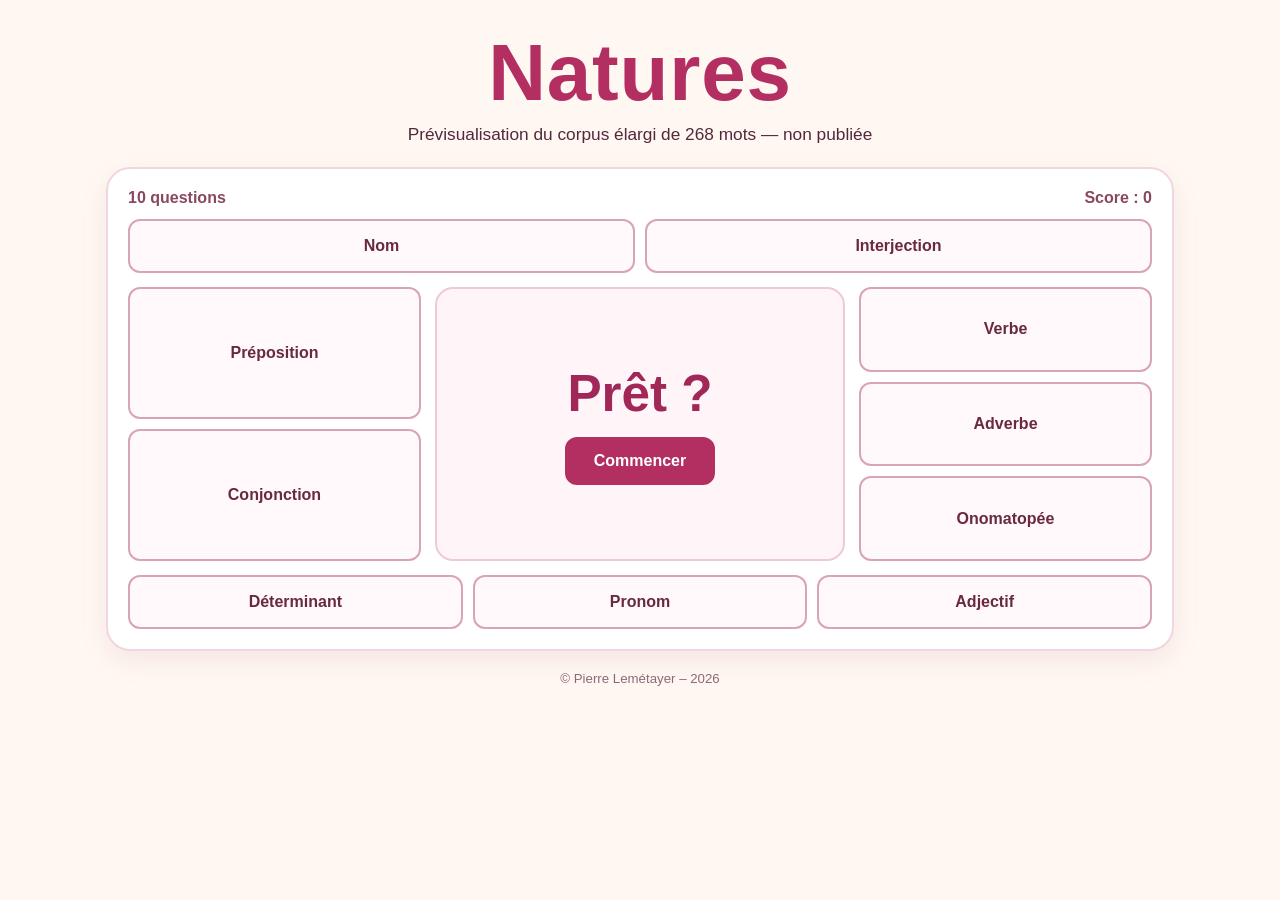
==== tests/preview-corpus-elargi.html @ 709eb256 "Ajouter une page de prévisualisation isolée du corpus élargi" ====
<!doctype html><html lang="fr"><head><meta charset="utf-8"><meta name="viewport" content="width=device-width,initial-scale=1"><title>Natures — Aperçu du corpus élargi — Identifiez la classe grammaticale des mots</title><link rel="stylesheet" href="../css/style.css?v=20261031-3"></head><body><main class="app"><header><h1><a href="../" id="home">Natures</a></h1><p>Prévisualisation du corpus élargi de 268 mots — non publiée</p></header><section class="game" aria-label="Exercice de grammaire"><div class="status"><span id="progress">10 questions</span><span id="score">Score : 0</span></div><div class="layout"><div class="group top"><button data-class="nom">Nom</button><button data-class="interjection">Interjection</button></div><div class="group left"><button data-class="préposition">Préposition</button><button data-class="conjonction">Conjonction</button></div><div class="word"><div id="word" class="word-text" aria-live="polite">Prêt ?</div><div id="feedback" class="feedback" role="status" aria-live="polite"></div><button id="next" class="next">Commencer</button></div><div class="group right"><button data-class="verbe">Verbe</button><button data-class="adverbe">Adverbe</button><button data-class="onomatopée">Onomatopée</button></div><div class="group bottom"><button data-class="déterminant">Déterminant</button><button data-class="pronom">Pronom</button><button data-class="adjectif">Adjectif</button></div></div><div id="subchoices" class="subchoices" hidden></div></section><footer>© Pierre Lemétayer – 2026</footer></main><script src="corpus-elargi-01.js"></script><script src="../js/app.js?v=20261031-2"></script></body></html>
---- css/style.css ----
:root{font-family:Verdana,Arial,sans-serif;color:#52283b;background:#fff8f2}*{box-sizing:border-box}body{margin:0;min-height:100vh}.app{max-width:1100px;margin:auto;padding:22px 16px;text-align:center}h1{font-size:clamp(2.8rem,7vw,5rem);margin:5px 0;color:#b32f62;letter-spacing:.01em}h1 a{color:inherit;text-decoration:none;cursor:pointer}h1 a:focus-visible{outline:2px solid #b32f62}header p{margin:0 0 22px;font-size:1.08rem}.game{background:#fff;border:2px solid #f1d6df;border-radius:24px;padding:20px;box-shadow:0 10px 28px #9b426018}.status{display:flex;justify-content:space-between;font-weight:bold;color:#8a4761;margin-bottom:12px}.layout{display:grid;grid-template-columns:minmax(140px,1fr) minmax(170px,1.4fr) minmax(140px,1fr);grid-template-rows:auto minmax(180px,1fr) auto;align-items:stretch;gap:14px;min-height:410px}.group{display:flex;gap:10px}.group.top{grid-column:1/4;grid-row:1;justify-content:center}.group.bottom{grid-column:1/4;grid-row:3;justify-content:center}.group.left{grid-column:1;grid-row:2;flex-direction:column}.group.right{grid-column:3;grid-row:2;flex-direction:column}.word{grid-column:2;grid-row:2;display:flex;flex-direction:column;align-items:center;justify-content:center;gap:12px;background:#fff4f7;border:2px solid #f0c9d6;border-radius:18px;color:#a12758;overflow-wrap:anywhere;padding:16px 12px}.word-text{font-size:clamp(2rem,4vw,3.5rem);font-weight:bold;line-height:1.2}button{font:inherit;cursor:pointer;border:2px solid #d9a4b8;background:#fff9fb;color:#692940;border-radius:12px;padding:13px 9px;font-weight:bold;transition:background .15s}.group button{flex:1;min-height:54px}.group.left button,.group.right button{min-height:64px}button:hover:not(:disabled){background:#ffe5ed}button:focus-visible{outline:3px solid #aa3b67;outline-offset:2px}button:disabled{cursor:default;opacity:.62}button.correct{background:#d5f3df;border-color:#3c9861;color:#215d37;opacity:1}button.wrong{background:#ffe0e0;border-color:#d35c5c;color:#922f2f;opacity:1}.next{background:#b32f62;color:white;border-color:#b32f62;margin:0 auto;min-width:150px}.next:hover:not(:disabled){background:#94244e}.subchoices{margin:15px auto 0;display:flex;flex-wrap:wrap;justify-content:center;gap:8px}.subchoices[hidden]{display:none}.subchoices button{font-size:.9rem}.feedback{font-size:.91rem;font-weight:normal;color:#52283b;line-height:1.45;max-width:100%;overflow-wrap:anywhere}.feedback:empty{display:none}.feedback strong{color:#a12758}footer{margin-top:20px;font-size:.83rem;color:#8e6877}@media(max-width:700px){.layout{grid-template-columns:1fr 1fr;grid-template-rows:auto auto auto auto;min-height:0}.word{grid-column:1/3;grid-row:1;min-height:135px}.group.top,.group.bottom,.group.left,.group.right{grid-column:auto;grid-row:auto;flex-direction:column}.group.top{grid-column:1;grid-row:2}.group.right{grid-column:2;grid-row:2}.group.left{grid-column:1;grid-row:3}.group.bottom{grid-column:2;grid-row:3}.group button{font-size:.83rem;min-height:48px!important}.game{padding:12px}.app{padding:14px 9px}}
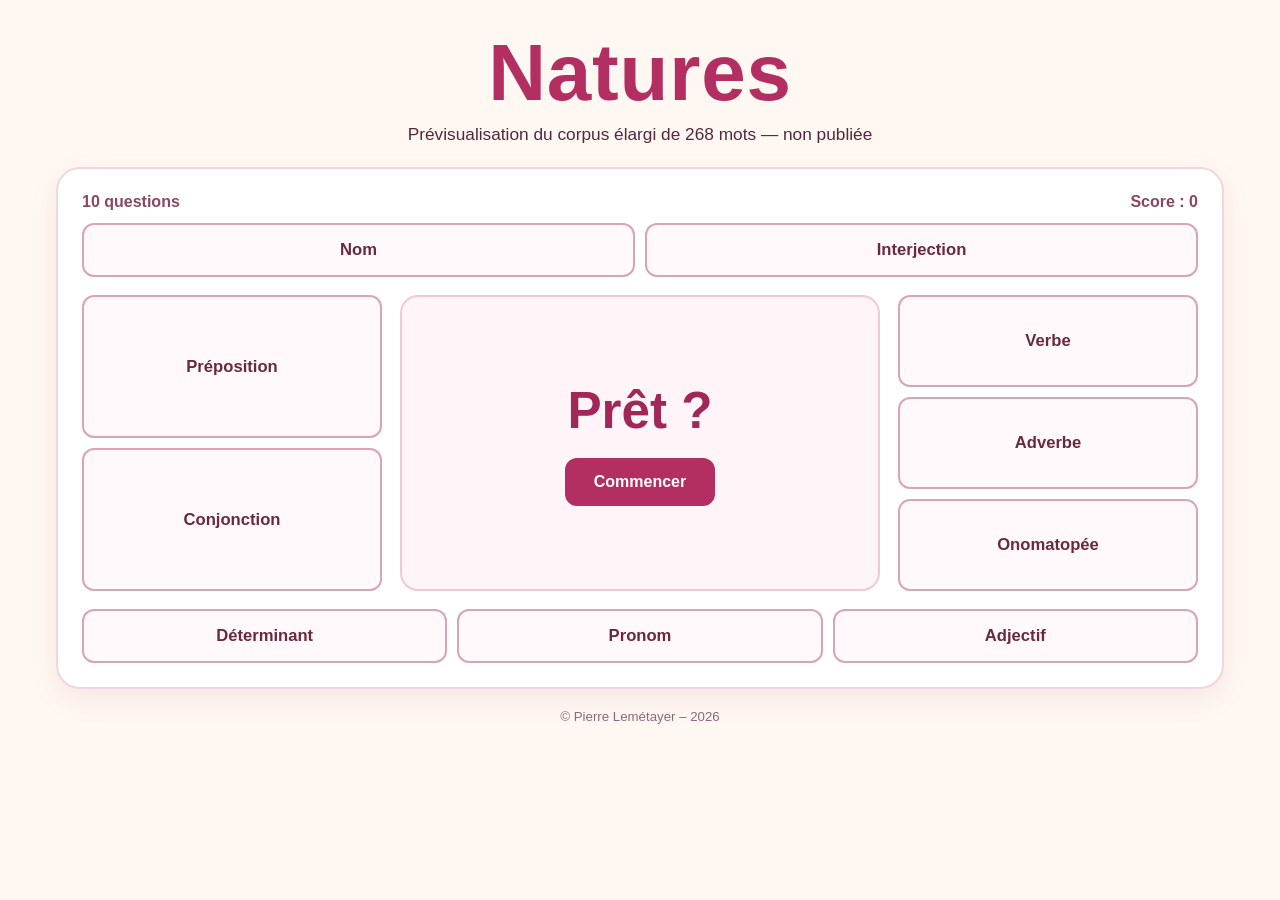
==== commit ad6a4712: "Actualiser la feuille de style de la prévisualisation ordinateur" ====
--- a/tests/preview-corpus-elargi.html
+++ b/tests/preview-corpus-elargi.html
@@ -1 +1 @@
-<!doctype html><html lang="fr"><head><meta charset="utf-8"><meta name="viewport" content="width=device-width,initial-scale=1"><title>Natures — Aperçu du corpus élargi — Identifiez la classe grammaticale des mots</title><link rel="stylesheet" href="../css/style.css?v=20261031-3"></head><body><main class="app"><header><h1><a href="../" id="home">Natures</a></h1><p>Prévisualisation du corpus élargi de 268 mots — non publiée</p></header><section class="game" aria-label="Exercice de grammaire"><div class="status"><span id="progress">10 questions</span><span id="score">Score : 0</span></div><div class="layout"><div class="group top"><button data-class="nom">Nom</button><button data-class="interjection">Interjection</button></div><div class="group left"><button data-class="préposition">Préposition</button><button data-class="conjonction">Conjonction</button></div><div class="word"><div id="word" class="word-text" aria-live="polite">Prêt ?</div><div id="feedback" class="feedback" role="status" aria-live="polite"></div><button id="next" class="next">Commencer</button></div><div class="group right"><button data-class="verbe">Verbe</button><button data-class="adverbe">Adverbe</button><button data-class="onomatopée">Onomatopée</button></div><div class="group bottom"><button data-class="déterminant">Déterminant</button><button data-class="pronom">Pronom</button><button data-class="adjectif">Adjectif</button></div></div><div id="subchoices" class="subchoices" hidden></div></section><footer>© Pierre Lemétayer – 2026</footer></main><script src="corpus-elargi-01.js"></script><script src="../js/app.js?v=20261031-2"></script></body></html>
+<!doctype html><html lang="fr"><head><meta charset="utf-8"><meta name="viewport" content="width=device-width,initial-scale=1"><title>Natures — Aperçu du corpus élargi — Identifiez la classe grammaticale des mots</title><link rel="stylesheet" href="../css/style.css?v=20261031-4"></head><body><main class="app"><header><h1><a href="../" id="home">Natures</a></h1><p>Prévisualisation du corpus élargi de 268 mots — non publiée</p></header><section class="game" aria-label="Exercice de grammaire"><div class="status"><span id="progress">10 questions</span><span id="score">Score : 0</span></div><div class="layout"><div class="group top"><button data-class="nom">Nom</button><button data-class="interjection">Interjection</button></div><div class="group left"><button data-class="préposition">Préposition</button><button data-class="conjonction">Conjonction</button></div><div class="word"><div id="word" class="word-text" aria-live="polite">Prêt ?</div><div id="feedback" class="feedback" role="status" aria-live="polite"></div><button id="next" class="next">Commencer</button></div><div class="group right"><button data-class="verbe">Verbe</button><button data-class="adverbe">Adverbe</button><button data-class="onomatopée">Onomatopée</button></div><div class="group bottom"><button data-class="déterminant">Déterminant</button><button data-class="pronom">Pronom</button><button data-class="adjectif">Adjectif</button></div></div><div id="subchoices" class="subchoices" hidden></div></section><footer>© Pierre Lemétayer – 2026</footer></main><script src="corpus-elargi-01.js"></script><script src="../js/app.js?v=20261031-2"></script></body></html>
--- a/css/style.css
+++ b/css/style.css
@@ -1 +1,12 @@
-:root{font-family:Verdana,Arial,sans-serif;color:#52283b;background:#fff8f2}*{box-sizing:border-box}body{margin:0;min-height:100vh}.app{max-width:1100px;margin:auto;padding:22px 16px;text-align:center}h1{font-size:clamp(2.8rem,7vw,5rem);margin:5px 0;color:#b32f62;letter-spacing:.01em}h1 a{color:inherit;text-decoration:none;cursor:pointer}h1 a:focus-visible{outline:2px solid #b32f62}header p{margin:0 0 22px;font-size:1.08rem}.game{background:#fff;border:2px solid #f1d6df;border-radius:24px;padding:20px;box-shadow:0 10px 28px #9b426018}.status{display:flex;justify-content:space-between;font-weight:bold;color:#8a4761;margin-bottom:12px}.layout{display:grid;grid-template-columns:minmax(140px,1fr) minmax(170px,1.4fr) minmax(140px,1fr);grid-template-rows:auto minmax(180px,1fr) auto;align-items:stretch;gap:14px;min-height:410px}.group{display:flex;gap:10px}.group.top{grid-column:1/4;grid-row:1;justify-content:center}.group.bottom{grid-column:1/4;grid-row:3;justify-content:center}.group.left{grid-column:1;grid-row:2;flex-direction:column}.group.right{grid-column:3;grid-row:2;flex-direction:column}.word{grid-column:2;grid-row:2;display:flex;flex-direction:column;align-items:center;justify-content:center;gap:12px;background:#fff4f7;border:2px solid #f0c9d6;border-radius:18px;color:#a12758;overflow-wrap:anywhere;padding:16px 12px}.word-text{font-size:clamp(2rem,4vw,3.5rem);font-weight:bold;line-height:1.2}button{font:inherit;cursor:pointer;border:2px solid #d9a4b8;background:#fff9fb;color:#692940;border-radius:12px;padding:13px 9px;font-weight:bold;transition:background .15s}.group button{flex:1;min-height:54px}.group.left button,.group.right button{min-height:64px}button:hover:not(:disabled){background:#ffe5ed}button:focus-visible{outline:3px solid #aa3b67;outline-offset:2px}button:disabled{cursor:default;opacity:.62}button.correct{background:#d5f3df;border-color:#3c9861;color:#215d37;opacity:1}button.wrong{background:#ffe0e0;border-color:#d35c5c;color:#922f2f;opacity:1}.next{background:#b32f62;color:white;border-color:#b32f62;margin:0 auto;min-width:150px}.next:hover:not(:disabled){background:#94244e}.subchoices{margin:15px auto 0;display:flex;flex-wrap:wrap;justify-content:center;gap:8px}.subchoices[hidden]{display:none}.subchoices button{font-size:.9rem}.feedback{font-size:.91rem;font-weight:normal;color:#52283b;line-height:1.45;max-width:100%;overflow-wrap:anywhere}.feedback:empty{display:none}.feedback strong{color:#a12758}footer{margin-top:20px;font-size:.83rem;color:#8e6877}@media(max-width:700px){.layout{grid-template-columns:1fr 1fr;grid-template-rows:auto auto auto auto;min-height:0}.word{grid-column:1/3;grid-row:1;min-height:135px}.group.top,.group.bottom,.group.left,.group.right{grid-column:auto;grid-row:auto;flex-direction:column}.group.top{grid-column:1;grid-row:2}.group.right{grid-column:2;grid-row:2}.group.left{grid-column:1;grid-row:3}.group.bottom{grid-column:2;grid-row:3}.group button{font-size:.83rem;min-height:48px!important}.game{padding:12px}.app{padding:14px 9px}}+:root{font-family:Verdana,Arial,sans-serif;color:#52283b;background:#fff8f2}*{box-sizing:border-box}body{margin:0;min-height:100vh}.app{max-width:1100px;margin:auto;padding:22px 16px;text-align:center}h1{font-size:clamp(2.8rem,7vw,5rem);margin:5px 0;color:#b32f62;letter-spacing:.01em}h1 a{color:inherit;text-decoration:none;cursor:pointer}h1 a:focus-visible{outline:2px solid #b32f62}header p{margin:0 0 22px;font-size:1.08rem}.game{background:#fff;border:2px solid #f1d6df;border-radius:24px;padding:20px;box-shadow:0 10px 28px #9b426018}.status{display:flex;justify-content:space-between;font-weight:bold;color:#8a4761;margin-bottom:12px}.layout{display:grid;grid-template-columns:minmax(140px,1fr) minmax(170px,1.4fr) minmax(140px,1fr);grid-template-rows:auto minmax(180px,1fr) auto;align-items:stretch;gap:14px;min-height:410px}.group{display:flex;gap:10px}.group.top{grid-column:1/4;grid-row:1;justify-content:center}.group.bottom{grid-column:1/4;grid-row:3;justify-content:center}.group.left{grid-column:1;grid-row:2;flex-direction:column}.group.right{grid-column:3;grid-row:2;flex-direction:column}.word{grid-column:2;grid-row:2;display:flex;flex-direction:column;align-items:center;justify-content:center;gap:12px;background:#fff4f7;border:2px solid #f0c9d6;border-radius:18px;color:#a12758;overflow-wrap:anywhere;padding:16px 12px}.word-text{font-size:clamp(2rem,4vw,3.5rem);font-weight:bold;line-height:1.2}button{font:inherit;cursor:pointer;border:2px solid #d9a4b8;background:#fff9fb;color:#692940;border-radius:12px;padding:13px 9px;font-weight:bold;transition:background .15s}.group button{flex:1;min-height:54px}.group.left button,.group.right button{min-height:64px}button:hover:not(:disabled){background:#ffe5ed}button:focus-visible{outline:3px solid #aa3b67;outline-offset:2px}button:disabled{cursor:default;opacity:.62}button.correct{background:#d5f3df;border-color:#3c9861;color:#215d37;opacity:1}button.wrong{background:#ffe0e0;border-color:#d35c5c;color:#922f2f;opacity:1}.next{background:#b32f62;color:white;border-color:#b32f62;margin:0 auto;min-width:150px}.next:hover:not(:disabled){background:#94244e}.subchoices{margin:15px auto 0;display:flex;flex-wrap:wrap;justify-content:center;gap:8px}.subchoices[hidden]{display:none}.subchoices button{font-size:.9rem}.feedback{font-size:.91rem;font-weight:normal;color:#52283b;line-height:1.45;max-width:100%;overflow-wrap:anywhere}.feedback:empty{display:none}.feedback strong{color:#a12758}footer{margin-top:20px;font-size:.83rem;color:#8e6877}@media(max-width:700px){.layout{grid-template-columns:1fr 1fr;grid-template-rows:auto auto auto auto;min-height:0}.word{grid-column:1/3;grid-row:1;min-height:135px}.group.top,.group.bottom,.group.left,.group.right{grid-column:auto;grid-row:auto;flex-direction:column}.group.top{grid-column:1;grid-row:2}.group.right{grid-column:2;grid-row:2}.group.left{grid-column:1;grid-row:3}.group.bottom{grid-column:2;grid-row:3}.group button{font-size:.83rem;min-height:48px!important}.game{padding:12px}.app{padding:14px 9px}}
+/* Lisibilité prioritaire sur ordinateur : corrections et choix grammaticaux. */
+@media (min-width: 701px){
+  .app{max-width:1200px}
+  .game{padding:24px}
+  .layout{grid-template-columns:minmax(155px,1fr) minmax(270px,1.6fr) minmax(155px,1fr);gap:18px;min-height:440px}
+  .word{padding:22px 18px;gap:16px}
+  .feedback{font-size:1.05rem;line-height:1.65;max-width:52ch}
+  .subchoices{max-width:1000px;gap:10px}
+  .subchoices button{font-size:1rem;padding:12px 15px}
+  .group button{font-size:1.04rem}
+}
